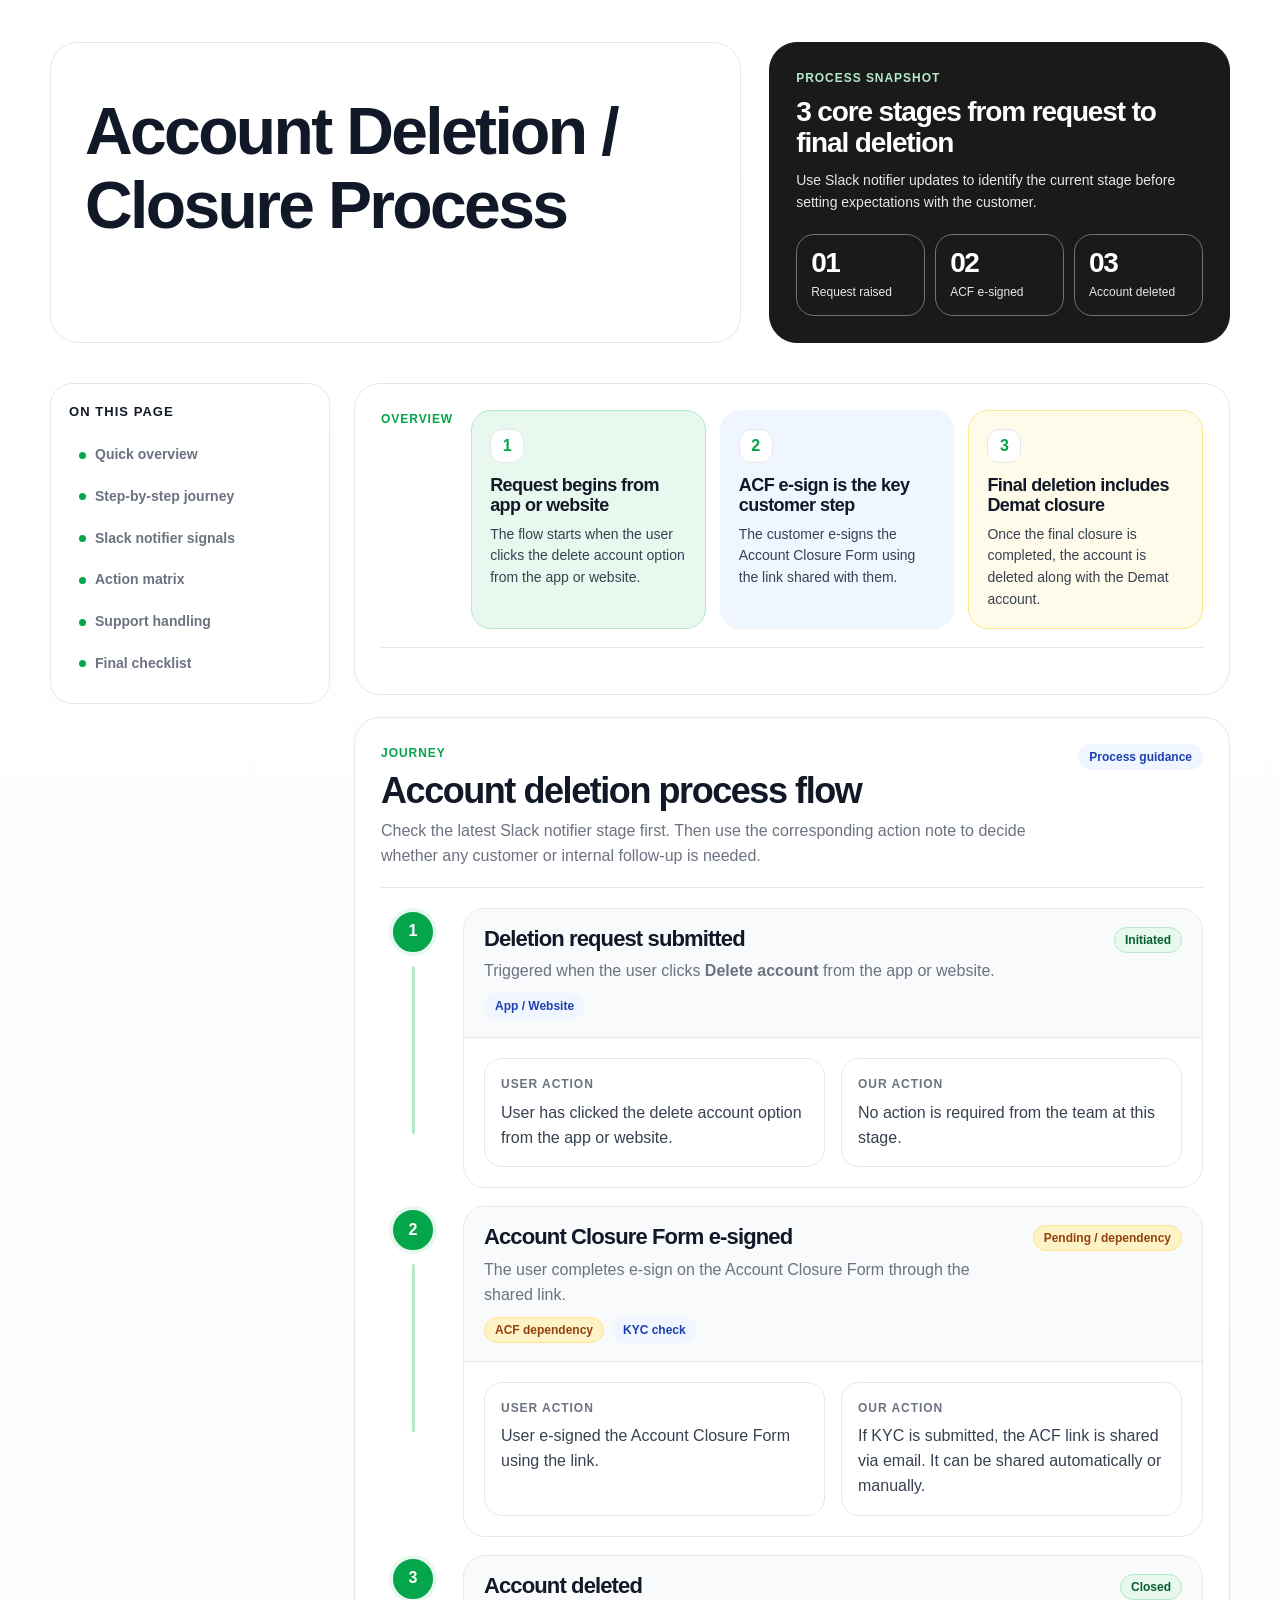
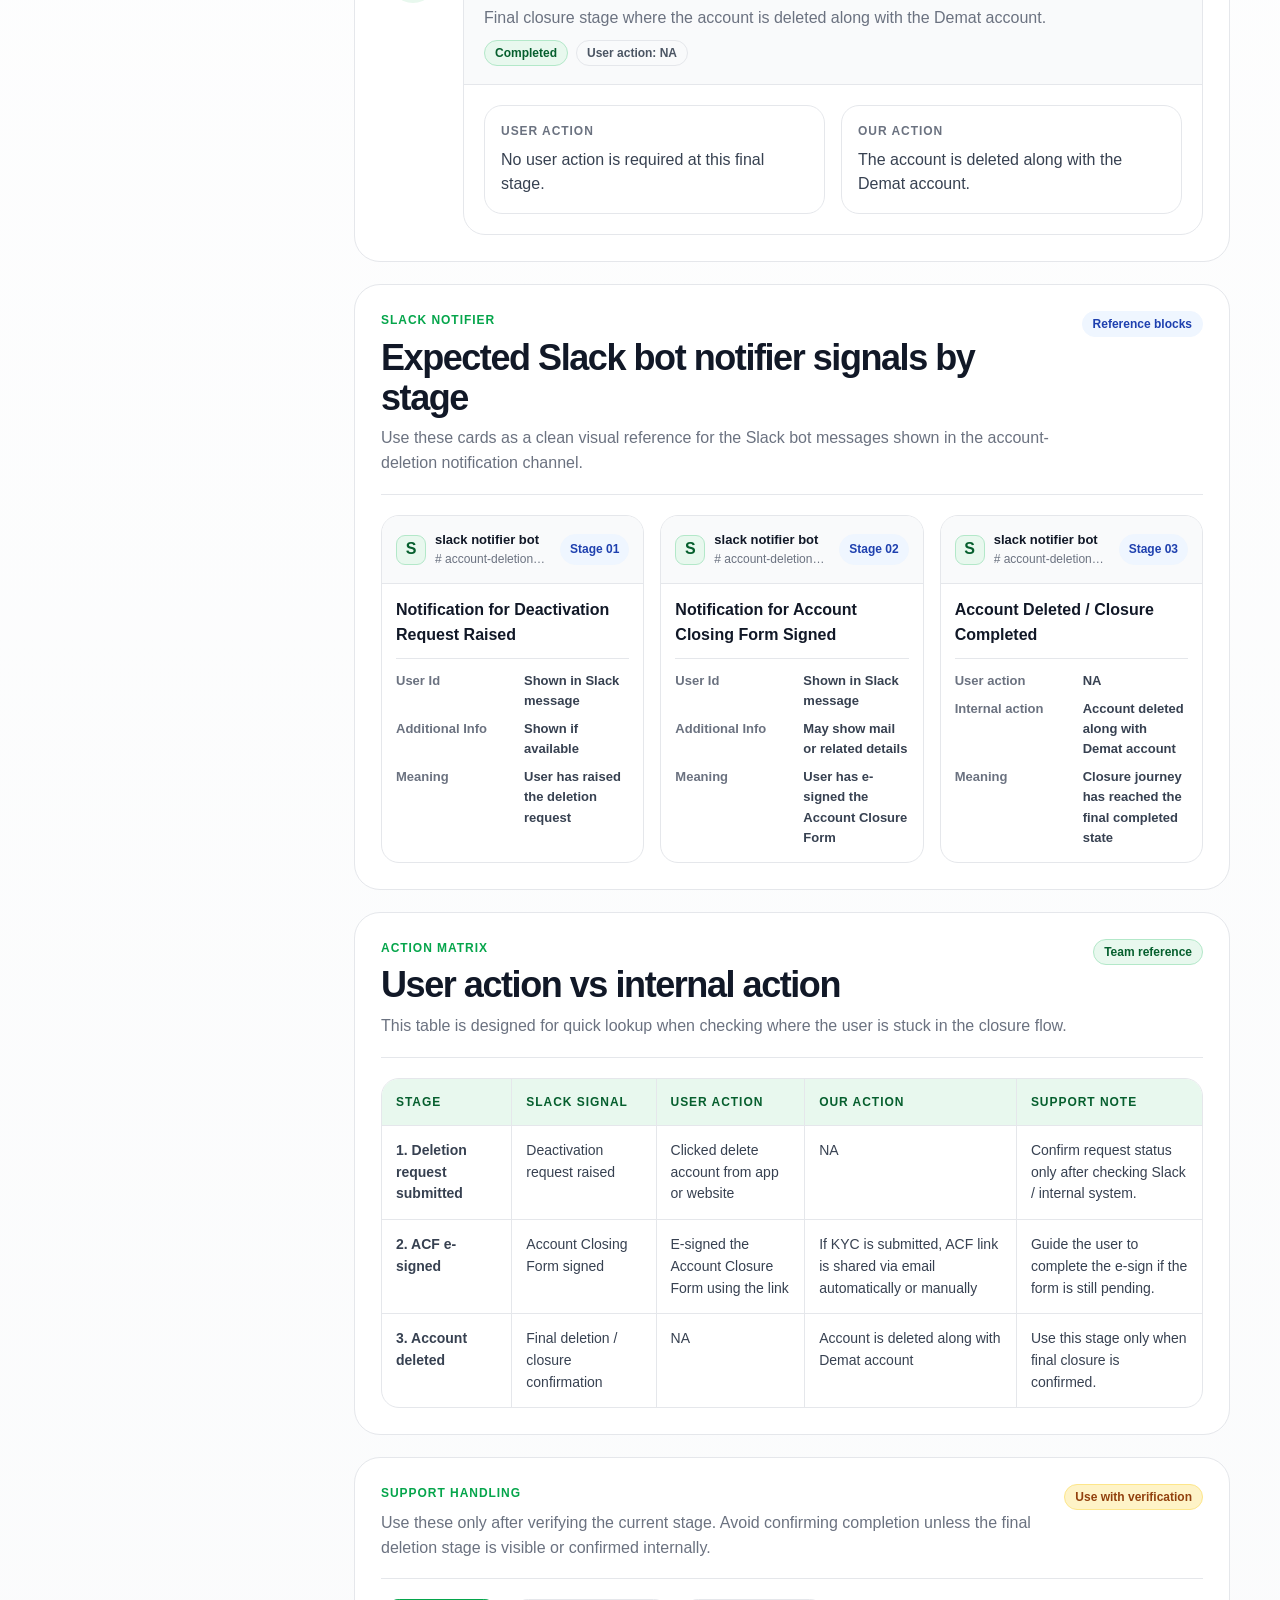
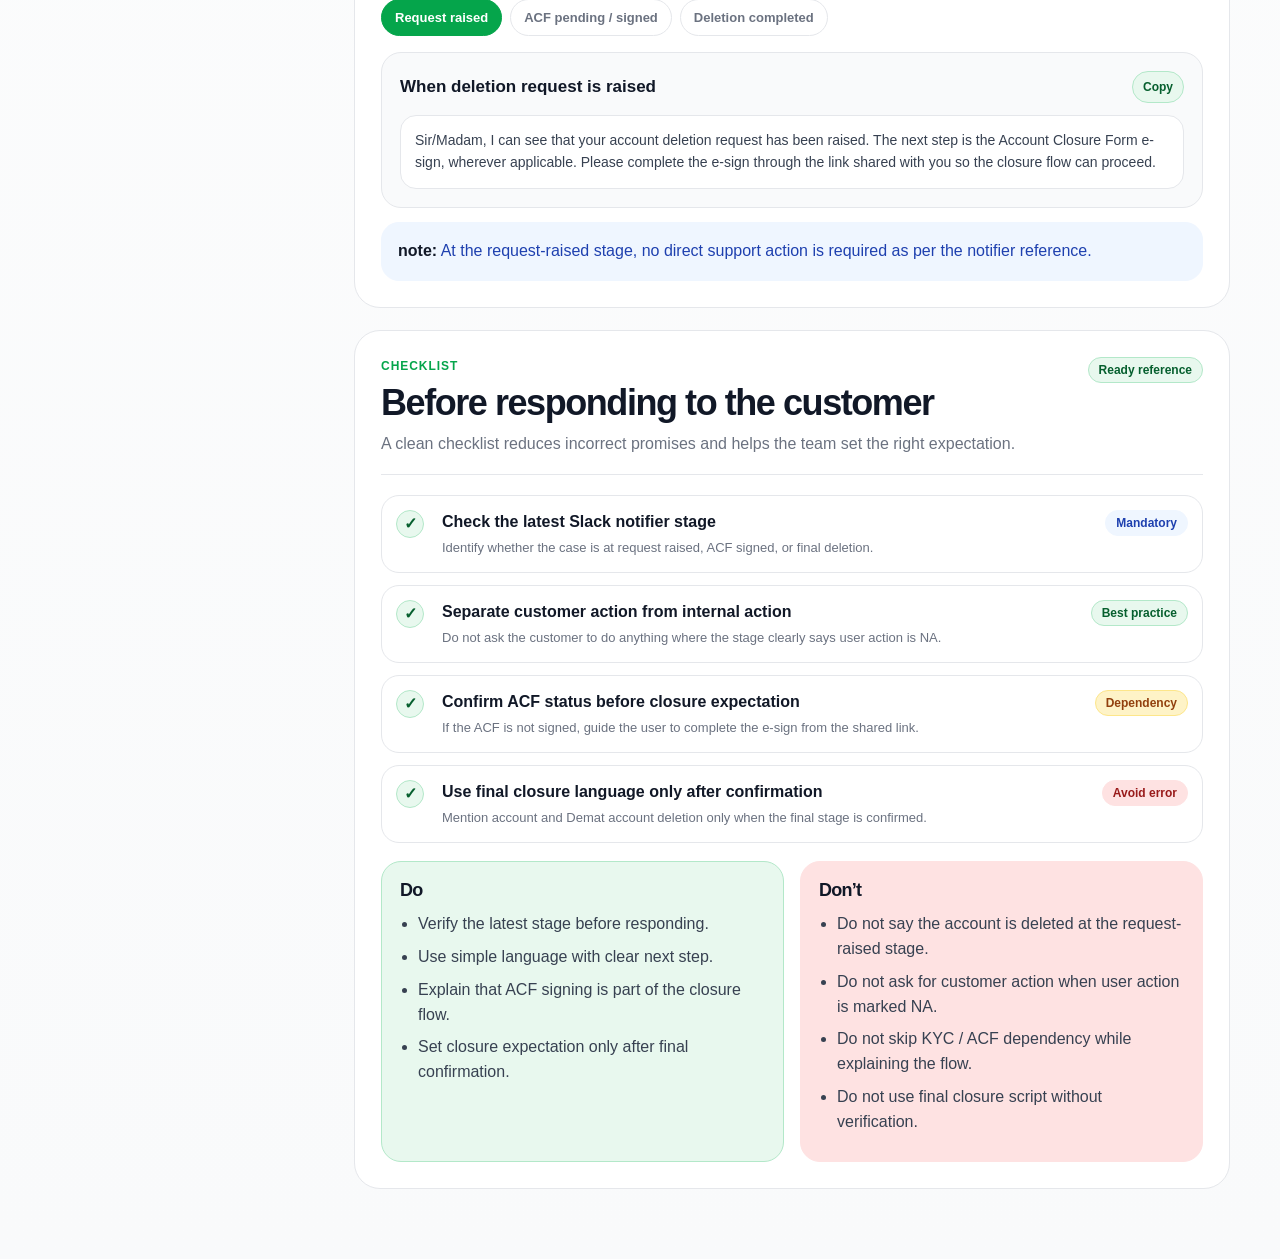
==== Demat_account_closure.html @ 490e5b89 "Account deletion page cleaned" ====
<!DOCTYPE html>
<html lang="en">
<head>
  <meta charset="UTF-8" />
  <meta name="viewport" content="width=device-width, initial-scale=1.0" />
  <title>Wint Wealth | Account Deletion Process</title>
  <style>
    :root {
      --green: #05A54B;
      --green-light: #E8F8EE;
      --green-mid: #B3E8C9;
      --amber: #F59E0B;
      --amber-light: #FEF3C7;
      --red: #EF4444;
      --red-light: #FEE2E2;
      --blue: #3B82F6;
      --blue-light: #EFF6FF;
      --text-primary: #111827;
      --text-mid: #374151;
      --text-soft: #6B7280;
      --grey-light: #F9FAFB;
      --border: #E5E7EB;
      --white: #FFFFFF;
      --green-badge-text: #065F2E;
      --amber-badge-text: #92400E;
      --red-badge-text: #991B1B;
      --blue-badge-text: #1E40AF;
      --grey-badge-text: #4B5563;
      --warning-bg: #FFFBEB;
      --warning-border: #FDE68A;
      --warning-text: #92400E;
      --dark-warning-text: #78350F;
      --deep-green-hover: #048A3E;
      --deep-green-active: #065F2E;
      --dark-bg: #1a1a1a;
    }

    * { box-sizing: border-box; }

    html { scroll-behavior: smooth; }

    body {
      margin: 0;
      background: var(--white);
      color: var(--text-mid);
      font-family: Inter, -apple-system, BlinkMacSystemFont, "Segoe UI", Roboto, Arial, sans-serif;
      line-height: 1.55;
    }

    a { color: inherit; }

    .site-shell {
      min-height: 100vh;
      background: linear-gradient(180deg, var(--white) 0%, var(--grey-light) 100%);
    }

    .hero {
      width: min(1180px, calc(100% - 32px));
      margin: 0 auto;
      padding: 42px 0 28px;
      display: grid;
      grid-template-columns: minmax(0, 1.2fr) minmax(320px, 0.8fr);
      gap: 28px;
      align-items: stretch;
    }

    .hero-main {
      background: var(--white);
      border: 1px solid var(--border);
      border-radius: 28px;
      padding: 34px;
    }

    .eyebrow {
      display: inline-flex;
      align-items: center;
      gap: 8px;
      color: var(--green-badge-text);
      background: var(--green-light);
      border: 1px solid var(--green-mid);
      padding: 7px 11px;
      border-radius: 999px;
      font-size: 12px;
      font-weight: 800;
      text-transform: uppercase;
      letter-spacing: 0.08em;
    }

    .eyebrow-dot {
      width: 8px;
      height: 8px;
      border-radius: 50%;
      background: var(--green);
    }

    h1, h2, h3, h4 {
      color: var(--text-primary);
      margin: 0;
      line-height: 1.12;
      letter-spacing: -0.04em;
    }

    h1 {
      font-size: clamp(34px, 6vw, 66px);
      margin-top: 18px;
      max-width: 870px;
    }

    .hero-subtitle {
      margin: 20px 0 0;
      color: var(--text-mid);
      max-width: 760px;
      font-size: 18px;
    }

    .hero-actions {
      display: flex;
      gap: 12px;
      align-items: center;
      flex-wrap: wrap;
      margin-top: 28px;
    }

    .btn {
      appearance: none;
      border: 1px solid var(--border);
      background: var(--white);
      color: var(--text-primary);
      border-radius: 999px;
      padding: 11px 16px;
      font-weight: 800;
      font-size: 14px;
      cursor: pointer;
      text-decoration: none;
      display: inline-flex;
      align-items: center;
      justify-content: center;
      gap: 8px;
    }

    .btn-primary {
      background: var(--green);
      border-color: var(--green);
      color: var(--white);
    }

    .btn-primary:hover,
    .btn-primary:focus {
      background: var(--deep-green-hover);
      border-color: var(--deep-green-hover);
      outline: none;
    }

    .btn-secondary:hover,
    .btn-secondary:focus {
      border-color: var(--green-mid);
      background: var(--green-light);
      color: var(--deep-green-active);
      outline: none;
    }

    .hero-panel {
      background: var(--dark-bg);
      color: var(--white);
      border-radius: 28px;
      padding: 26px;
      display: flex;
      flex-direction: column;
      justify-content: space-between;
      gap: 20px;
      border: 1px solid var(--dark-bg);
    }

    .panel-label {
      color: var(--green-mid);
      font-size: 12px;
      font-weight: 800;
      text-transform: uppercase;
      letter-spacing: 0.08em;
    }

    .panel-title {
      color: var(--white);
      font-size: 28px;
      margin-top: 8px;
    }

    .panel-copy {
      color: var(--border);
      margin: 12px 0 0;
      font-size: 14px;
    }

    .mini-metrics {
      display: grid;
      grid-template-columns: repeat(3, 1fr);
      gap: 10px;
    }

    .mini-metric {
      border: 1px solid var(--text-soft);
      background: var(--dark-bg);
      border-radius: 18px;
      padding: 14px;
    }

    .metric-number {
      color: var(--white);
      font-size: 28px;
      font-weight: 900;
      line-height: 1;
      letter-spacing: -0.05em;
    }

    .metric-label {
      color: var(--border);
      font-size: 12px;
      margin-top: 6px;
    }

    .layout {
      width: min(1180px, calc(100% - 32px));
      margin: 0 auto;
      padding: 12px 0 70px;
      display: grid;
      grid-template-columns: 280px minmax(0, 1fr);
      gap: 24px;
      align-items: start;
    }

    .toc {
      position: sticky;
      top: 24px;
      background: var(--white);
      border: 1px solid var(--border);
      border-radius: 22px;
      padding: 18px;
    }

    .toc-title {
      font-size: 13px;
      color: var(--text-primary);
      font-weight: 900;
      text-transform: uppercase;
      letter-spacing: 0.08em;
      margin-bottom: 12px;
    }

    .toc a {
      display: flex;
      align-items: center;
      gap: 9px;
      text-decoration: none;
      color: var(--text-soft);
      font-weight: 700;
      font-size: 14px;
      border-radius: 12px;
      padding: 10px;
    }

    .toc a:hover,
    .toc a:focus {
      color: var(--deep-green-active);
      background: var(--green-light);
      outline: none;
    }

    .toc-dot {
      width: 7px;
      height: 7px;
      border-radius: 50%;
      background: var(--green);
      flex: 0 0 auto;
    }

    .content {
      display: grid;
      gap: 22px;
    }

    .section {
      background: var(--white);
      border: 1px solid var(--border);
      border-radius: 26px;
      padding: 26px;
      scroll-margin-top: 28px;
    }

    .section-header {
      display: flex;
      justify-content: space-between;
      gap: 18px;
      align-items: flex-start;
      padding-bottom: 18px;
      border-bottom: 1px solid var(--border);
      margin-bottom: 20px;
    }

    .section-kicker {
      color: var(--green);
      font-weight: 900;
      letter-spacing: 0.08em;
      text-transform: uppercase;
      font-size: 12px;
      margin-bottom: 8px;
    }

    .section h2 {
      font-size: clamp(24px, 3vw, 36px);
    }

    .section-desc {
      color: var(--text-soft);
      max-width: 720px;
      margin: 8px 0 0;
    }

    .badge {
      display: inline-flex;
      align-items: center;
      justify-content: center;
      border-radius: 999px;
      padding: 6px 10px;
      font-size: 12px;
      font-weight: 900;
      line-height: 1;
      white-space: nowrap;
      border: 1px solid var(--border);
    }

    .badge-green { background: var(--green-light); color: var(--green-badge-text); border-color: var(--green-mid); }
    .badge-amber { background: var(--amber-light); color: var(--amber-badge-text); border-color: var(--warning-border); }
    .badge-red { background: var(--red-light); color: var(--red-badge-text); border-color: var(--red-light); }
    .badge-blue { background: var(--blue-light); color: var(--blue-badge-text); border-color: var(--blue-light); }
    .badge-grey { background: var(--grey-light); color: var(--grey-badge-text); border-color: var(--border); }

    .summary-grid {
      display: grid;
      grid-template-columns: repeat(3, 1fr);
      gap: 14px;
    }

    .summary-card {
      background: var(--grey-light);
      border: 1px solid var(--border);
      border-radius: 20px;
      padding: 18px;
    }

    .summary-card.success {
      background: var(--green-light);
      border-color: var(--green-mid);
    }

    .summary-card.info {
      background: var(--blue-light);
      border-color: var(--blue-light);
    }

    .summary-card.warning {
      background: var(--warning-bg);
      border-color: var(--warning-border);
    }

    .summary-icon {
      width: 34px;
      height: 34px;
      border-radius: 12px;
      display: grid;
      place-items: center;
      font-weight: 900;
      margin-bottom: 12px;
      border: 1px solid var(--border);
      background: var(--white);
      color: var(--green);
    }

    .summary-card h3 {
      font-size: 18px;
      margin-bottom: 8px;
      letter-spacing: -0.03em;
    }

    .summary-card p {
      margin: 0;
      color: var(--text-mid);
      font-size: 14px;
    }

    .process-rail {
      display: grid;
      gap: 18px;
      position: relative;
    }

    .process-step {
      display: grid;
      grid-template-columns: 64px minmax(0, 1fr);
      gap: 18px;
      position: relative;
    }

    .step-marker-wrap {
      display: flex;
      flex-direction: column;
      align-items: center;
      gap: 10px;
    }

    .step-marker {
      width: 48px;
      height: 48px;
      border-radius: 50%;
      background: var(--green);
      color: var(--white);
      display: grid;
      place-items: center;
      font-weight: 900;
      border: 4px solid var(--green-light);
    }

    .step-line {
      width: 3px;
      min-height: 168px;
      background: var(--green-mid);
      border-radius: 999px;
    }

    .process-step:last-child .step-line { display: none; }

    .step-card {
      background: var(--white);
      border: 1px solid var(--border);
      border-radius: 22px;
      overflow: hidden;
    }

    .step-top {
      display: flex;
      align-items: flex-start;
      justify-content: space-between;
      gap: 16px;
      padding: 18px 20px;
      border-bottom: 1px solid var(--border);
      background: var(--grey-light);
    }

    .step-top h3 {
      font-size: 22px;
      margin-bottom: 7px;
    }

    .step-meta {
      display: flex;
      gap: 8px;
      flex-wrap: wrap;
      margin-top: 9px;
    }

    .step-body {
      padding: 20px;
      display: grid;
      grid-template-columns: 1fr 1fr;
      gap: 16px;
    }

    .action-box {
      border: 1px solid var(--border);
      border-radius: 18px;
      padding: 16px;
      background: var(--white);
    }

    .action-label {
      color: var(--text-soft);
      font-weight: 900;
      text-transform: uppercase;
      letter-spacing: 0.08em;
      font-size: 12px;
      margin-bottom: 7px;
    }

    .action-box p {
      margin: 0;
      color: var(--text-mid);
    }

    .slack-grid {
      display: grid;
      grid-template-columns: repeat(3, minmax(0, 1fr));
      gap: 16px;
      align-items: stretch;
    }

    .slack-card {
      border: 1px solid var(--border);
      border-radius: 18px;
      background: var(--white);
      overflow: hidden;
      min-height: 100%;
      display: flex;
      flex-direction: column;
    }

    .slack-head {
      display: grid;
      grid-template-columns: minmax(0, 1fr) auto;
      align-items: center;
      gap: 12px;
      background: var(--grey-light);
      border-bottom: 1px solid var(--border);
      padding: 12px 14px;
      min-height: 68px;
    }

    .slack-bot {
      display: flex;
      align-items: center;
      gap: 9px;
      min-width: 0;
    }

    .slack-bot > div:last-child {
      min-width: 0;
    }

    .bot-avatar {
      width: 30px;
      height: 30px;
      border-radius: 9px;
      background: var(--green-light);
      color: var(--green-badge-text);
      display: grid;
      place-items: center;
      font-weight: 900;
      border: 1px solid var(--green-mid);
      flex: 0 0 auto;
    }

    .bot-name {
      color: var(--text-primary);
      font-weight: 900;
      font-size: 13px;
      white-space: nowrap;
      overflow: hidden;
      text-overflow: ellipsis;
    }

    .bot-channel {
      color: var(--text-soft);
      font-size: 12px;
      white-space: nowrap;
      overflow: hidden;
      text-overflow: ellipsis;
    }

    .slack-time {
      color: var(--blue-badge-text);
      background: var(--blue-light);
      border: 1px solid var(--blue-light);
      border-radius: 999px;
      padding: 5px 9px;
      font-size: 12px;
      font-weight: 900;
      white-space: nowrap;
    }

    .slack-body {
      padding: 14px;
      display: flex;
      flex-direction: column;
      flex: 1;
    }

    .slack-title {
      color: var(--text-primary);
      font-weight: 900;
      margin-bottom: 12px;
      padding-bottom: 10px;
      border-bottom: 1px solid var(--border);
      min-height: 50px;
      display: flex;
      align-items: flex-start;
    }

    .slack-fields {
      display: grid;
      grid-template-columns: 118px minmax(0, 1fr);
      gap: 8px 10px;
      font-size: 13px;
      align-items: start;
    }

    .field-key {
      color: var(--text-soft);
      font-weight: 800;
    }

    .field-value {
      color: var(--text-mid);
      font-weight: 700;
      word-break: break-word;
    }

    .two-col {
      display: grid;
      grid-template-columns: 1fr 1fr;
      gap: 16px;
    }

    .note {
      border-radius: 18px;
      border: 1px solid var(--blue-light);
      background: var(--blue-light);
      padding: 16px;
      color: var(--blue-badge-text);
    }

    .warning-note {
      border-radius: 18px;
      border: 1px solid var(--warning-border);
      background: var(--warning-bg);
      padding: 16px;
      color: var(--warning-text);
    }

    .note strong,
    .warning-note strong {
      color: var(--text-primary);
    }

    .matrix {
      width: 100%;
      border-collapse: separate;
      border-spacing: 0;
      overflow: hidden;
      border: 1px solid var(--border);
      border-radius: 18px;
      background: var(--white);
    }

    .matrix th,
    .matrix td {
      text-align: left;
      padding: 14px 14px;
      border-bottom: 1px solid var(--border);
      vertical-align: top;
      color: var(--text-mid);
      font-size: 14px;
    }

    .matrix th {
      background: var(--green-light);
      color: var(--green-badge-text);
      font-size: 12px;
      text-transform: uppercase;
      letter-spacing: 0.08em;
      font-weight: 900;
    }

    .matrix tr:last-child td { border-bottom: none; }

    .matrix td + td,
    .matrix th + th { border-left: 1px solid var(--border); }

    .tabbar {
      display: flex;
      gap: 8px;
      flex-wrap: wrap;
      margin-bottom: 16px;
    }

    .tab-btn {
      border: 1px solid var(--border);
      background: var(--white);
      color: var(--text-soft);
      padding: 10px 13px;
      border-radius: 999px;
      cursor: pointer;
      font-weight: 900;
      font-size: 13px;
    }

    .tab-btn.active,
    .tab-btn:hover,
    .tab-btn:focus {
      background: var(--green);
      border-color: var(--green);
      color: var(--white);
      outline: none;
    }

    .tab-panel { display: none; }
    .tab-panel.active { display: block; }

    .script-card {
      background: var(--grey-light);
      border: 1px solid var(--border);
      border-radius: 20px;
      padding: 18px;
      margin-bottom: 14px;
    }

    .script-top {
      display: flex;
      align-items: center;
      justify-content: space-between;
      gap: 12px;
      margin-bottom: 12px;
    }

    .script-title {
      color: var(--text-primary);
      font-weight: 900;
      font-size: 17px;
    }

    .script-text {
      margin: 0;
      color: var(--text-mid);
      background: var(--white);
      border: 1px solid var(--border);
      border-radius: 16px;
      padding: 14px;
      font-size: 14px;
    }

    .copy-btn {
      border: 1px solid var(--green-mid);
      background: var(--green-light);
      color: var(--green-badge-text);
      border-radius: 999px;
      padding: 8px 10px;
      font-weight: 900;
      cursor: pointer;
      font-size: 12px;
      white-space: nowrap;
    }

    .copy-btn:hover,
    .copy-btn:focus {
      background: var(--green);
      color: var(--white);
      border-color: var(--green);
      outline: none;
    }

    .checklist {
      display: grid;
      gap: 12px;
    }

    .check-item {
      display: grid;
      grid-template-columns: 34px minmax(0, 1fr) auto;
      gap: 12px;
      align-items: start;
      border: 1px solid var(--border);
      background: var(--white);
      border-radius: 18px;
      padding: 14px;
    }

    .check-icon {
      width: 28px;
      height: 28px;
      border-radius: 50%;
      background: var(--green-light);
      color: var(--green-badge-text);
      border: 1px solid var(--green-mid);
      display: grid;
      place-items: center;
      font-weight: 900;
    }

    .check-title {
      color: var(--text-primary);
      font-weight: 900;
      margin-bottom: 3px;
    }

    .check-copy {
      color: var(--text-soft);
      font-size: 13px;
    }

    .do-dont {
      display: grid;
      grid-template-columns: 1fr 1fr;
      gap: 16px;
    }

    .rule-card {
      border: 1px solid var(--border);
      border-radius: 20px;
      padding: 18px;
      background: var(--white);
    }

    .rule-card.do { background: var(--green-light); border-color: var(--green-mid); }
    .rule-card.dont { background: var(--red-light); border-color: var(--red-light); }

    .rule-card h3 {
      font-size: 18px;
      margin-bottom: 12px;
    }

    .rule-card ul {
      margin: 0;
      padding-left: 18px;
    }

    .rule-card li {
      margin: 8px 0;
      color: var(--text-mid);
    }

    .footer {
      border-top: 1px solid var(--border);
      background: var(--white);
      color: var(--text-soft);
      padding: 22px 0;
    }

    .footer-inner {
      width: min(1180px, calc(100% - 32px));
      margin: 0 auto;
      display: flex;
      justify-content: space-between;
      gap: 16px;
      flex-wrap: wrap;
      font-size: 13px;
    }

    @media (max-width: 980px) {
      .hero,
      .layout {
        grid-template-columns: 1fr;
      }

      .toc { position: static; }

      .summary-grid,
      .two-col,
      .slack-grid,
      .do-dont {
        grid-template-columns: 1fr;
      }
    }

    @media (max-width: 720px) {
      .hero { padding-top: 28px; }

      .hero-main,
      .hero-panel,
      .section {
        border-radius: 20px;
        padding: 20px;
      }

      .mini-metrics { grid-template-columns: 1fr; }

      .process-step {
        grid-template-columns: 44px minmax(0, 1fr);
        gap: 12px;
      }

      .step-marker {
        width: 38px;
        height: 38px;
        border-width: 3px;
      }

      .step-line { min-height: 230px; }

      .step-body { grid-template-columns: 1fr; }

      .section-header { flex-direction: column; }

      .matrix {
        display: block;
        overflow-x: auto;
      }

      .check-item { grid-template-columns: 34px minmax(0, 1fr); }
      .check-item .badge { grid-column: 2; justify-self: start; }
    }

    @media print {
      .toc,
      .hero-actions,
      .copy-btn,
      .tabbar { display: none; }
      .hero,
      .layout { width: 100%; display: block; padding: 0; }
      .section,
      .hero-main,
      .hero-panel { break-inside: avoid; margin-bottom: 16px; }
      .tab-panel { display: block; }
      body { background: var(--white); }
    }
  </style>
</head>
<body>
  <div class="site-shell">
    <section class="hero" aria-labelledby="page-title">
      <div class="hero-main">
        <!-- <div class="eyebrow"><span class="eyebrow-dot"></span>Internal training guide</div> -->
        <h1 id="page-title">Account Deletion / Closure Process</h1>
        <!-- <p class="hero-subtitle">A single-page operating reference for support teams to understand the account deletion journey, Slack notifier messages, user actions, and internal action points.</p> -->
        <!-- <div class="hero-actions">
          <a class="btn btn-primary" href="#journey">View process flow</a>
          <button class="btn btn-secondary" type="button" onclick="window.print()">Print / Save PDF</button>
        </div> -->
      </div>

      <aside class="hero-panel" aria-label="Process snapshot">
        <div>
          <div class="panel-label">Process snapshot</div>
          <h2 class="panel-title">3 core stages from request to final deletion</h2>
          <p class="panel-copy">Use Slack notifier updates to identify the current stage before setting expectations with the customer.</p>
        </div>
        <div class="mini-metrics">
          <div class="mini-metric">
            <div class="metric-number">01</div>
            <div class="metric-label">Request raised</div>
          </div>
          <div class="mini-metric">
            <div class="metric-number">02</div>
            <div class="metric-label">ACF e-signed</div>
          </div>
          <div class="mini-metric">
            <div class="metric-number">03</div>
            <div class="metric-label">Account deleted</div>
          </div>
        </div>
      </aside>
    </section>

    <main class="layout">
      <aside class="toc" aria-label="Table of contents">
        <div class="toc-title">On this page</div>
        <a href="#overview"><span class="toc-dot"></span>Quick overview</a>
        <a href="#journey"><span class="toc-dot"></span>Step-by-step journey</a>
        <a href="#slack"><span class="toc-dot"></span>Slack notifier signals</a>
        <a href="#roles"><span class="toc-dot"></span>Action matrix</a>
        <a href="#support"><span class="toc-dot"></span>Support handling</a>
        <a href="#checklist"><span class="toc-dot"></span>Final checklist</a>
      </aside>

      <div class="content">
        <section class="section" id="overview">
          <div class="section-header">
            <div>
              <div class="section-kicker">Overview</div>
              <!-- <h2>What the team needs to know</h2>
              <p class="section-desc">This guide separates user-side activity from internal action. It is designed for quick verification during WhatsApp support, escalation checks, and refresher training.</p>
            </div> -->
            <!-- <span class="badge badge-green">White-first fintech layout</span> -->
          </div>

          <div class="summary-grid">
            <div class="summary-card success">
              <div class="summary-icon">1</div>
              <h3>Request begins from app or website</h3>
              <p>The flow starts when the user clicks the delete account option from the app or website.</p>
            </div>
            <div class="summary-card info">
              <div class="summary-icon">2</div>
              <h3>ACF e-sign is the key customer step</h3>
              <p>The customer e-signs the Account Closure Form using the link shared with them.</p>
            </div>
            <div class="summary-card warning">
              <div class="summary-icon">3</div>
              <h3>Final deletion includes Demat closure</h3>
              <p>Once the final closure is completed, the account is deleted along with the Demat account.</p>
            </div>
          </div>
        </section>

        <section class="section" id="journey">
          <div class="section-header">
            <div>
              <div class="section-kicker">Journey</div>
              <h2>Account deletion process flow</h2>
              <p class="section-desc">Check the latest Slack notifier stage first. Then use the corresponding action note to decide whether any customer or internal follow-up is needed.</p>
            </div>
            <span class="badge badge-blue">Process guidance</span>
          </div>

          <div class="process-rail">
            <article class="process-step">
              <div class="step-marker-wrap">
                <div class="step-marker">1</div>
                <div class="step-line"></div>
              </div>
              <div class="step-card">
                <div class="step-top">
                  <div>
                    <h3>Deletion request submitted</h3>
                    <p class="section-desc">Triggered when the user clicks <strong>Delete account</strong> from the app or website.</p>
                    <div class="step-meta">
                      <span class="badge badge-blue">App / Website</span>
                      <!-- <span class="badge badge-grey">Support action: NA</span> -->
                    </div>
                  </div>
                  <span class="badge badge-green">Initiated</span>
                </div>
                <div class="step-body">
                  <div class="action-box">
                    <div class="action-label">User action</div>
                    <p>User has clicked the delete account option from the app or website.</p>
                  </div>
                  <div class="action-box">
                    <div class="action-label">Our action</div>
                    <p>No action is required from the team at this stage.</p>
                  </div>
                </div>
              </div>
            </article>

            <article class="process-step">
              <div class="step-marker-wrap">
                <div class="step-marker">2</div>
                <div class="step-line"></div>
              </div>
              <div class="step-card">
                <div class="step-top">
                  <div>
                    <h3>Account Closure Form e-signed</h3>
                    <p class="section-desc">The user completes e-sign on the Account Closure Form through the shared link.</p>
                    <div class="step-meta">
                      <span class="badge badge-amber">ACF dependency</span>
                      <span class="badge badge-blue">KYC check</span>
                    </div>
                  </div>
                  <span class="badge badge-amber">Pending / dependency</span>
                </div>
                <div class="step-body">
                  <div class="action-box">
                    <div class="action-label">User action</div>
                    <p>User e-signed the Account Closure Form using the link.</p>
                  </div>
                  <div class="action-box">
                    <div class="action-label">Our action</div>
                    <p>If KYC is submitted, the ACF link is shared via email. It can be shared automatically or manually.</p>
                  </div>
                </div>
              </div>
            </article>

            <article class="process-step">
              <div class="step-marker-wrap">
                <div class="step-marker">3</div>
                <div class="step-line"></div>
              </div>
              <div class="step-card">
                <div class="step-top">
                  <div>
                    <h3>Account deleted</h3>
                    <p class="section-desc">Final closure stage where the account is deleted along with the Demat account.</p>
                    <div class="step-meta">
                      <span class="badge badge-green">Completed</span>
                      <span class="badge badge-grey">User action: NA</span>
                    </div>
                  </div>
                  <span class="badge badge-green">Closed</span>
                </div>
                <div class="step-body">
                  <div class="action-box">
                    <div class="action-label">User action</div>
                    <p>No user action is required at this final stage.</p>
                  </div>
                  <div class="action-box">
                    <div class="action-label">Our action</div>
                    <p>The account is deleted along with the Demat account.</p>
                  </div>
                </div>
              </div>
            </article>
          </div>
        </section>

        <section class="section" id="slack">
          <div class="section-header">
            <div>
              <div class="section-kicker">Slack notifier</div>
              <h2>Expected Slack bot notifier signals by stage</h2>
              <p class="section-desc">Use these cards as a clean visual reference for the Slack bot messages shown in the account-deletion notification channel.</p>
            </div>
            <span class="badge badge-blue">Reference blocks</span>
          </div>

          <div class="slack-grid">
            <div class="slack-card">
              <div class="slack-head">
                <div class="slack-bot">
                  <div class="bot-avatar">S</div>
                  <div>
                    <div class="bot-name">slack notifier bot</div>
                    <div class="bot-channel"># account-deletion-notifications</div>
                  </div>
                </div>
                <div class="slack-time">Stage 01</div>
              </div>
              <div class="slack-body">
                <div class="slack-title">Notification for Deactivation Request Raised</div>
                <div class="slack-fields">
                  <div class="field-key">User Id</div><div class="field-value">Shown in Slack message</div>
                  <div class="field-key">Additional Info</div><div class="field-value">Shown if available</div>
                  <div class="field-key">Meaning</div><div class="field-value">User has raised the deletion request</div>
                </div>
              </div>
            </div>

            <div class="slack-card">
              <div class="slack-head">
                <div class="slack-bot">
                  <div class="bot-avatar">S</div>
                  <div>
                    <div class="bot-name">slack notifier bot</div>
                    <div class="bot-channel"># account-deletion-notifications</div>
                  </div>
                </div>
                <div class="slack-time">Stage 02</div>
              </div>
              <div class="slack-body">
                <div class="slack-title">Notification for Account Closing Form Signed</div>
                <div class="slack-fields">
                  <div class="field-key">User Id</div><div class="field-value">Shown in Slack message</div>
                  <div class="field-key">Additional Info</div><div class="field-value">May show mail or related details</div>
                  <div class="field-key">Meaning</div><div class="field-value">User has e-signed the Account Closure Form</div>
                </div>
              </div>
            </div>

            <div class="slack-card">
              <div class="slack-head">
                <div class="slack-bot">
                  <div class="bot-avatar">S</div>
                  <div>
                    <div class="bot-name">slack notifier bot</div>
                    <div class="bot-channel"># account-deletion-notifications</div>
                  </div>
                </div>
                <div class="slack-time">Stage 03</div>
              </div>
              <div class="slack-body">
                <div class="slack-title">Account Deleted / Closure Completed</div>
                <div class="slack-fields">
                  <div class="field-key">User action</div><div class="field-value">NA</div>
                  <div class="field-key">Internal action</div><div class="field-value">Account deleted along with Demat account</div>
                  <div class="field-key">Meaning</div><div class="field-value">Closure journey has reached the final completed state</div>
                </div>
              </div>
            </div>
          </div>
        </section>

        <section class="section" id="roles">
          <div class="section-header">
            <div>
              <div class="section-kicker">Action matrix</div>
              <h2>User action vs internal action</h2>
              <p class="section-desc">This table is designed for quick lookup when checking where the user is stuck in the closure flow.</p>
            </div>
            <span class="badge badge-green">Team reference</span>
          </div>

          <table class="matrix" aria-label="Account deletion action matrix">
            <thead>
              <tr>
                <th>Stage</th>
                <th>Slack signal</th>
                <th>User action</th>
                <th>Our action</th>
                <th>Support note</th>
              </tr>
            </thead>
            <tbody>
              <tr>
                <td><strong>1. Deletion request submitted</strong></td>
                <td>Deactivation request raised</td>
                <td>Clicked delete account from app or website</td>
                <td>NA</td>
                <td>Confirm request status only after checking Slack / internal system.</td>
              </tr>
              <tr>
                <td><strong>2. ACF e-signed</strong></td>
                <td>Account Closing Form signed</td>
                <td>E-signed the Account Closure Form using the link</td>
                <td>If KYC is submitted, ACF link is shared via email automatically or manually</td>
                <td>Guide the user to complete the e-sign if the form is still pending.</td>
              </tr>
              <tr>
                <td><strong>3. Account deleted</strong></td>
                <td>Final deletion / closure confirmation</td>
                <td>NA</td>
                <td>Account is deleted along with Demat account</td>
                <td>Use this stage only when final closure is confirmed.</td>
              </tr>
            </tbody>
          </table>
        </section>

        <section class="section" id="support">
          <div class="section-header">
            <div>
              <div class="section-kicker">Support handling</div>
              <!-- <h2>Customer-support scripts and handling notes</h2> -->
              <p class="section-desc">Use these only after verifying the current stage. Avoid confirming completion unless the final deletion stage is visible or confirmed internally.</p>
            </div>
            <span class="badge badge-amber">Use with verification</span>
          </div>

          <div class="tabbar" role="tablist" aria-label="Support scripts tabs">
            <button class="tab-btn active" type="button" role="tab" aria-selected="true" data-tab="script-1">Request raised</button>
            <button class="tab-btn" type="button" role="tab" aria-selected="false" data-tab="script-2">ACF pending / signed</button>
            <button class="tab-btn" type="button" role="tab" aria-selected="false" data-tab="script-3">Deletion completed</button>
          </div>

          <div id="script-1" class="tab-panel active" role="tabpanel">
            <div class="script-card">
              <div class="script-top">
                <div class="script-title">When deletion request is raised</div>
                <button class="copy-btn" type="button" data-copy="Sir/Madam, I can see that your account deletion request has been raised. The next step is the Account Closure Form e-sign, wherever applicable. Please complete the e-sign through the link shared with you so the closure flow can proceed.">Copy</button>
              </div>
              <p class="script-text">Sir/Madam, I can see that your account deletion request has been raised. The next step is the Account Closure Form e-sign, wherever applicable. Please complete the e-sign through the link shared with you so the closure flow can proceed.</p>
            </div>
            <div class="note"><strong>note:</strong> At the request-raised stage, no direct support action is required as per the notifier reference.</div>
          </div>

          <div id="script-2" class="tab-panel" role="tabpanel">
            <div class="script-card">
              <div class="script-top">
                <div class="script-title">When ACF link or e-sign is involved</div>
                <button class="copy-btn" type="button" data-copy="Sir/Madam, the Account Closure Form is required for completing the closure flow. Since the link is shared over email when the required checks are in place, please complete the e-sign from the same link. Once the form is signed, the closure process will move to the next stage.">Copy</button>
              </div>
              <p class="script-text">Sir/Madam, the Account Closure Form is required for completing the closure flow. Since the link is shared over email when the required checks are in place, please complete the e-sign from the same link. Once the form is signed, the closure process will move to the next stage.</p>
            </div>
            <div class="warning-note"><strong>Expectation setting:</strong> Do not say the account is closed only because the ACF is signed. ACF signing is an intermediate stage before final deletion.</div>
          </div>

          <div id="script-3" class="tab-panel" role="tabpanel">
            <div class="script-card">
              <div class="script-top">
                <div class="script-title">When account deletion is completed</div>
                <button class="copy-btn" type="button" data-copy="Sir/Madam, your account closure has been completed. As part of the closure flow, the account has been deleted along with the Demat account.">Copy</button>
              </div>
              <p class="script-text">Sir/Madam, your account closure has been completed. As part of the closure flow, the account has been deleted along with the Demat account.</p>
            </div>
            <div class="note"><strong>Use this only after final confirmation:</strong> This script should be used only when the account-deleted stage is verified.</div>
          </div>
        </section>

        <section class="section" id="checklist">
          <div class="section-header">
            <div>
              <div class="section-kicker">Checklist</div>
              <h2>Before responding to the customer</h2>
              <p class="section-desc">A clean checklist reduces incorrect promises and helps the team set the right expectation.</p>
            </div>
            <span class="badge badge-green">Ready reference</span>
          </div>

          <div class="checklist">
            <div class="check-item">
              <div class="check-icon">✓</div>
              <div>
                <div class="check-title">Check the latest Slack notifier stage</div>
                <div class="check-copy">Identify whether the case is at request raised, ACF signed, or final deletion.</div>
              </div>
              <span class="badge badge-blue">Mandatory</span>
            </div>
            <div class="check-item">
              <div class="check-icon">✓</div>
              <div>
                <div class="check-title">Separate customer action from internal action</div>
                <div class="check-copy">Do not ask the customer to do anything where the stage clearly says user action is NA.</div>
              </div>
              <span class="badge badge-green">Best practice</span>
            </div>
            <div class="check-item">
              <div class="check-icon">✓</div>
              <div>
                <div class="check-title">Confirm ACF status before closure expectation</div>
                <div class="check-copy">If the ACF is not signed, guide the user to complete the e-sign from the shared link.</div>
              </div>
              <span class="badge badge-amber">Dependency</span>
            </div>
            <div class="check-item">
              <div class="check-icon">✓</div>
              <div>
                <div class="check-title">Use final closure language only after confirmation</div>
                <div class="check-copy">Mention account and Demat account deletion only when the final stage is confirmed.</div>
              </div>
              <span class="badge badge-red">Avoid error</span>
            </div>
          </div>

          <div style="height:18px"></div>

          <div class="do-dont">
            <div class="rule-card do">
              <h3>Do</h3>
              <ul>
                <li>Verify the latest stage before responding.</li>
                <li>Use simple language with clear next step.</li>
                <li>Explain that ACF signing is part of the closure flow.</li>
                <li>Set closure expectation only after final confirmation.</li>
              </ul>
            </div>
            <div class="rule-card dont">
              <h3>Don’t</h3>
              <ul>
                <li>Do not say the account is deleted at the request-raised stage.</li>
                <li>Do not ask for customer action when user action is marked NA.</li>
                <li>Do not skip KYC / ACF dependency while explaining the flow.</li>
                <li>Do not use final closure script without verification.</li>
              </ul>
            </div>
          </div>
        </section>
      </div>
    </main>

    <!-- <footer class="footer">
      <div class="footer-inner">
        <div>Internal reference document for account deletion / closure flow.</div>
        <div>Source basis: Slack notifier bot messages for account deletion journey.</div>
      </div>
    </footer> -->
  </div>

  <script>
    const tabButtons = document.querySelectorAll('.tab-btn');
    const tabPanels = document.querySelectorAll('.tab-panel');

    tabButtons.forEach((button) => {
      button.addEventListener('click', () => {
        const target = button.getAttribute('data-tab');
        tabButtons.forEach((btn) => {
          btn.classList.remove('active');
          btn.setAttribute('aria-selected', 'false');
        });
        tabPanels.forEach((panel) => panel.classList.remove('active'));
        button.classList.add('active');
        button.setAttribute('aria-selected', 'true');
        document.getElementById(target).classList.add('active');
      });
    });

    document.querySelectorAll('[data-copy]').forEach((button) => {
      button.addEventListener('click', async () => {
        const text = button.getAttribute('data-copy');
        try {
          await navigator.clipboard.writeText(text);
          const original = button.textContent;
          button.textContent = 'Copied';
          setTimeout(() => { button.textContent = original; }, 1200);
        } catch (error) {
          button.textContent = 'Select text';
          setTimeout(() => { button.textContent = 'Copy'; }, 1200);
        }
      });
    });
  </script>
</body>
</html>
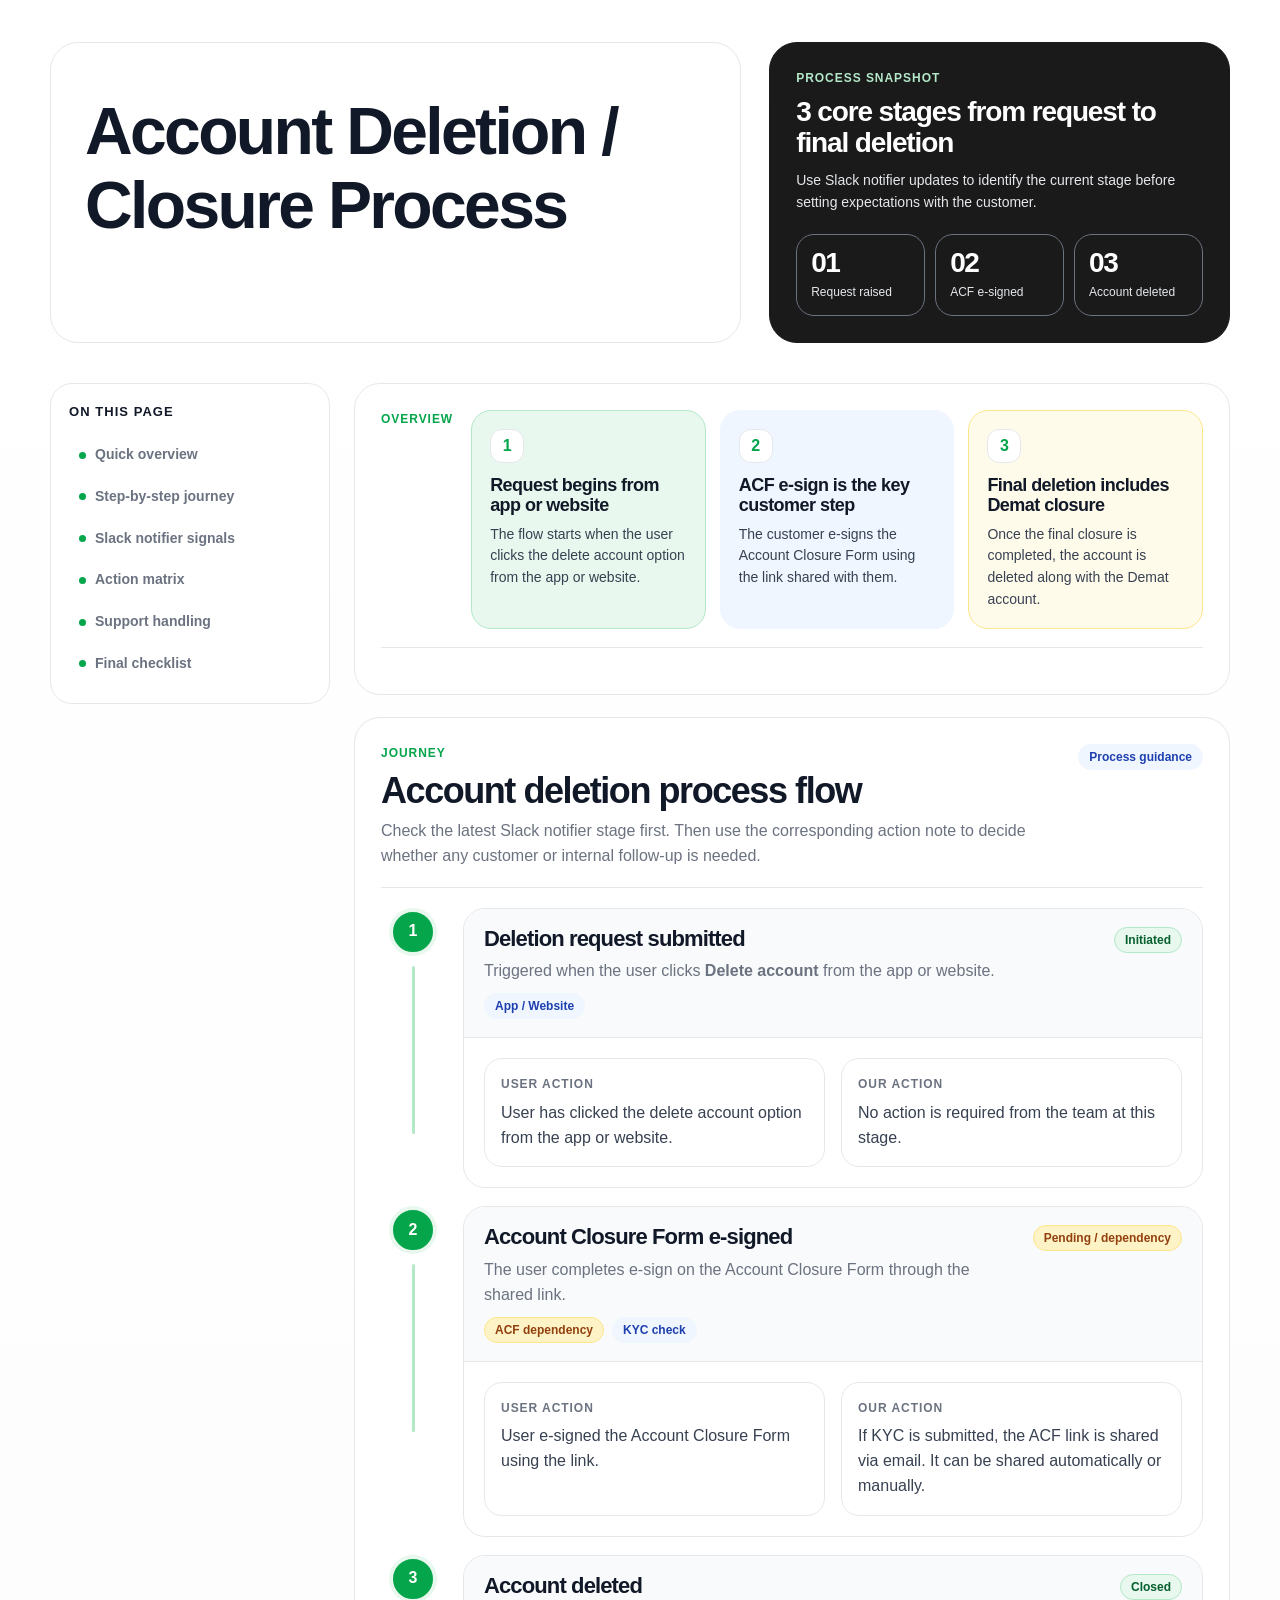
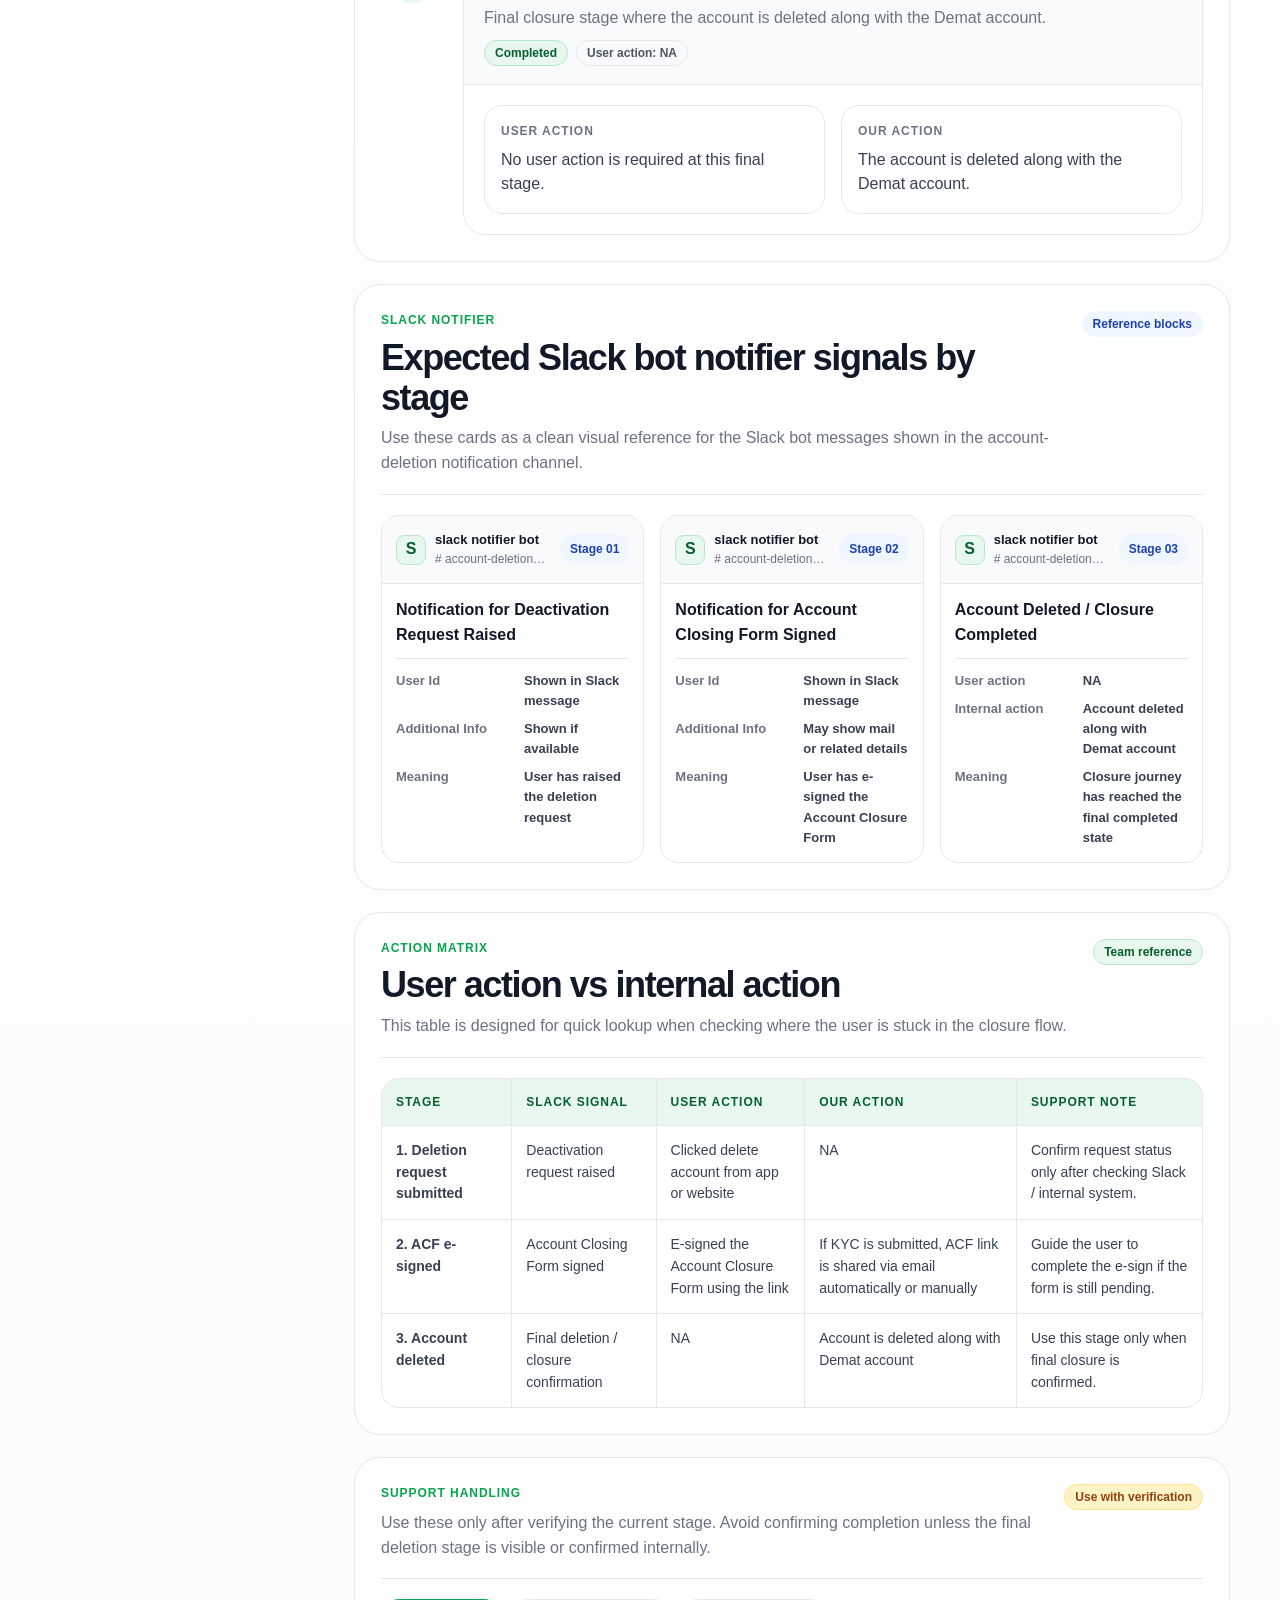
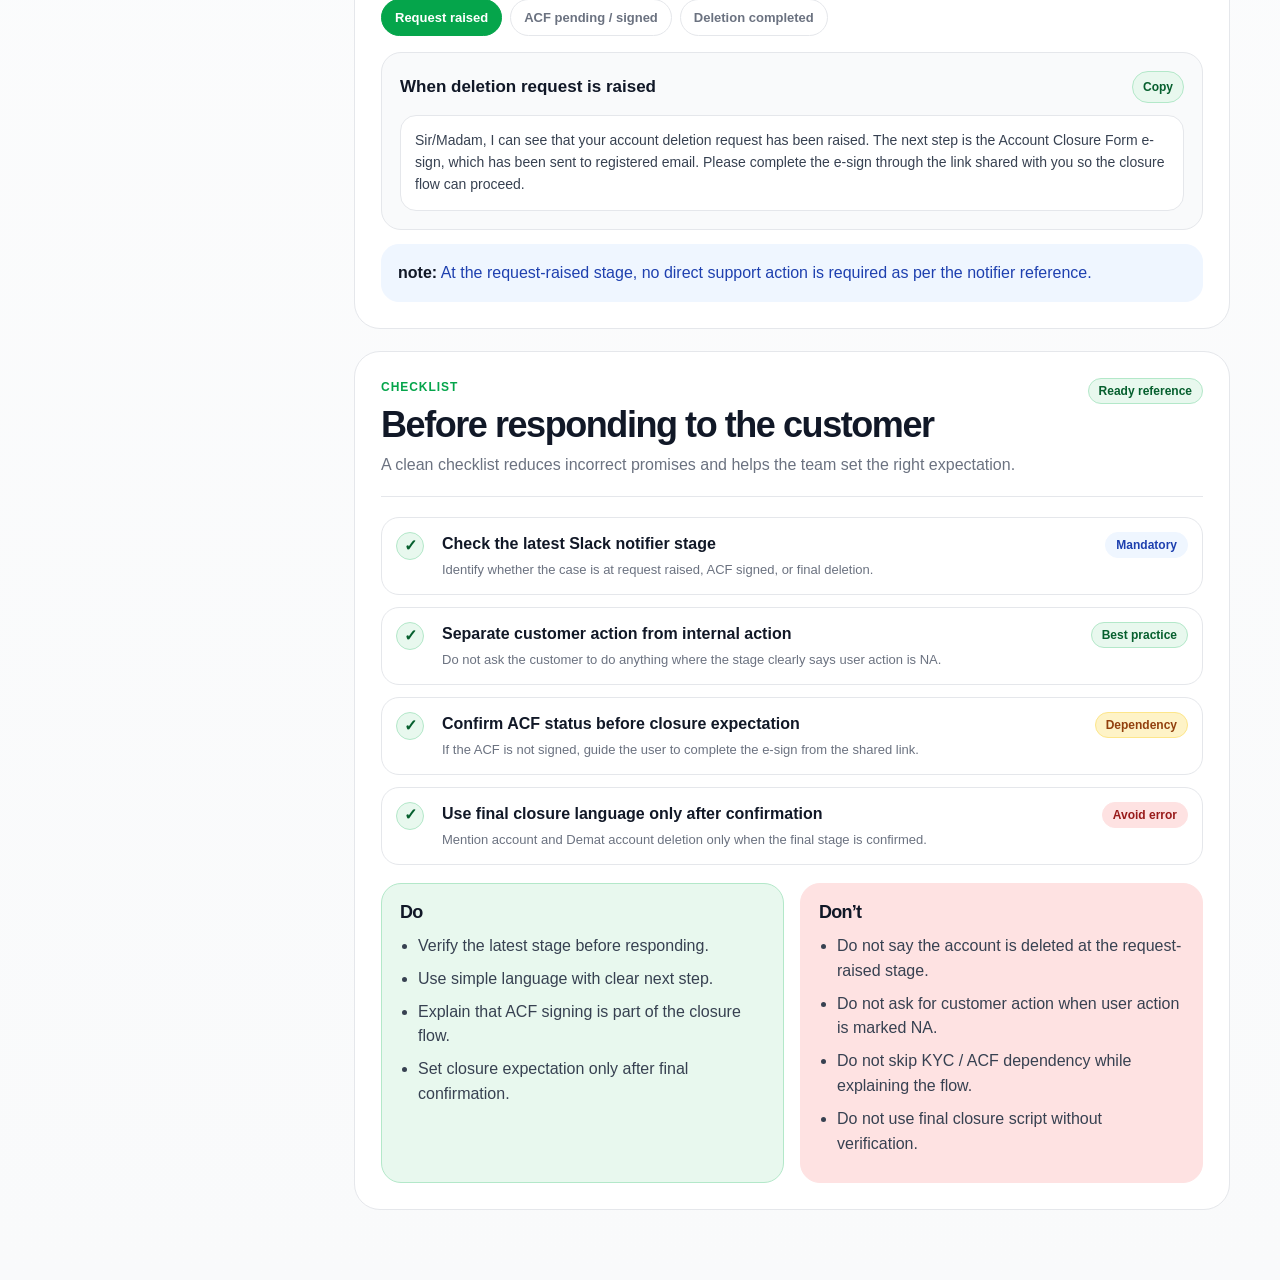
==== commit 245a0c22: "cleaned" ====
--- a/Demat_account_closure.html
+++ b/Demat_account_closure.html
@@ -1223,9 +1223,9 @@
             <div class="script-card">
               <div class="script-top">
                 <div class="script-title">When deletion request is raised</div>
-                <button class="copy-btn" type="button" data-copy="Sir/Madam, I can see that your account deletion request has been raised. The next step is the Account Closure Form e-sign, wherever applicable. Please complete the e-sign through the link shared with you so the closure flow can proceed.">Copy</button>
-              </div>
-              <p class="script-text">Sir/Madam, I can see that your account deletion request has been raised. The next step is the Account Closure Form e-sign, wherever applicable. Please complete the e-sign through the link shared with you so the closure flow can proceed.</p>
+                <button class="copy-btn" type="button" data-copy="Sir/Madam, I can see that your account deletion request has been raised. The next step is the Account Closure Form e-sign, wherever applicable. Please complete the e-sign through the link shared with you so we can proceed with closure.">Copy</button>
+              </div>
+              <p class="script-text">Sir/Madam, I can see that your account deletion request has been raised. The next step is the Account Closure Form e-sign, which has been sent to registered email. Please complete the e-sign through the link shared with you so the closure flow can proceed.</p>
             </div>
             <div class="note"><strong>note:</strong> At the request-raised stage, no direct support action is required as per the notifier reference.</div>
           </div>
@@ -1245,9 +1245,9 @@
             <div class="script-card">
               <div class="script-top">
                 <div class="script-title">When account deletion is completed</div>
-                <button class="copy-btn" type="button" data-copy="Sir/Madam, your account closure has been completed. As part of the closure flow, the account has been deleted along with the Demat account.">Copy</button>
-              </div>
-              <p class="script-text">Sir/Madam, your account closure has been completed. As part of the closure flow, the account has been deleted along with the Demat account.</p>
+                <button class="copy-btn" type="button" data-copy="Sir/Madam, your account closure has been initiated. As part of the closure flow, the account will be deleted along with the Demat account with in 5-7 working days.">Copy</button>
+              </div>
+              <p class="script-text">Sir/Madam, your account closure has been initiated. As part of the closure flow, the account will be deleted along with the Demat account with in 5-7 working days.</p>
             </div>
             <div class="note"><strong>Use this only after final confirmation:</strong> This script should be used only when the account-deleted stage is verified.</div>
           </div>
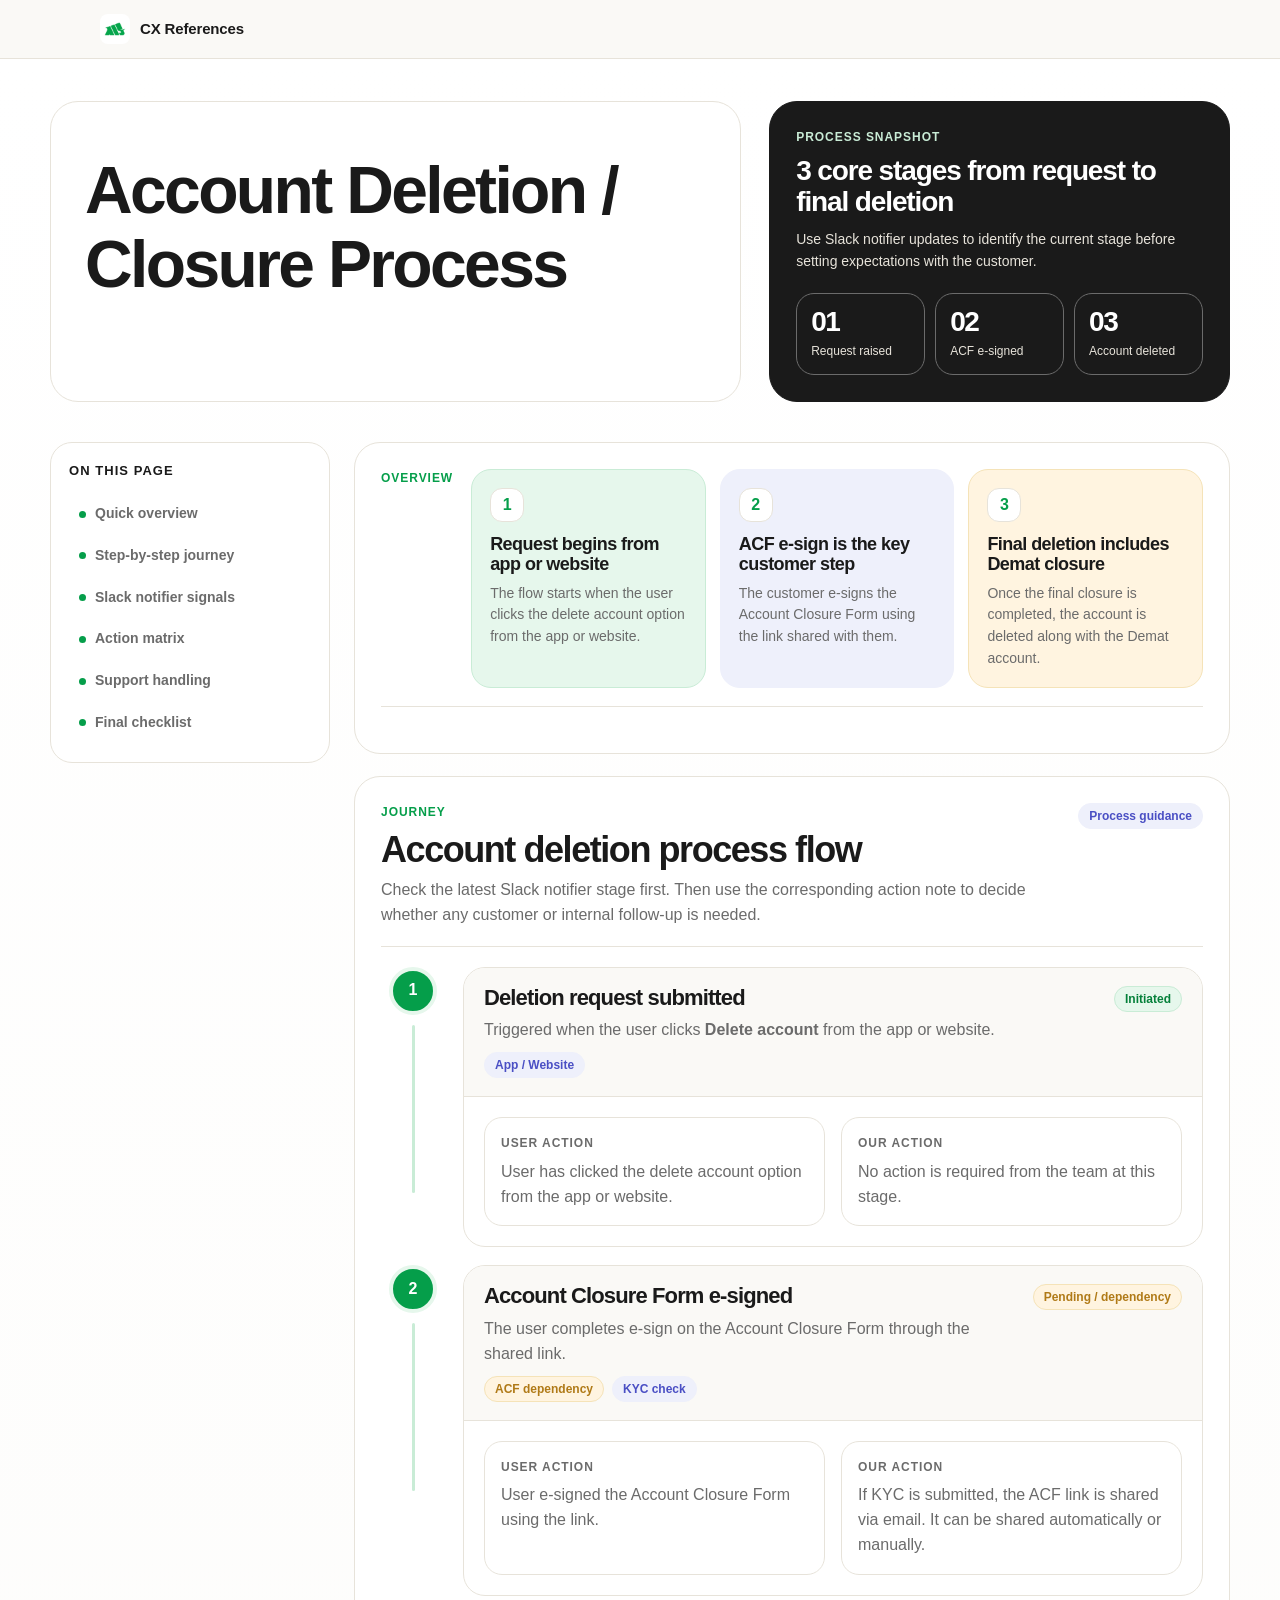
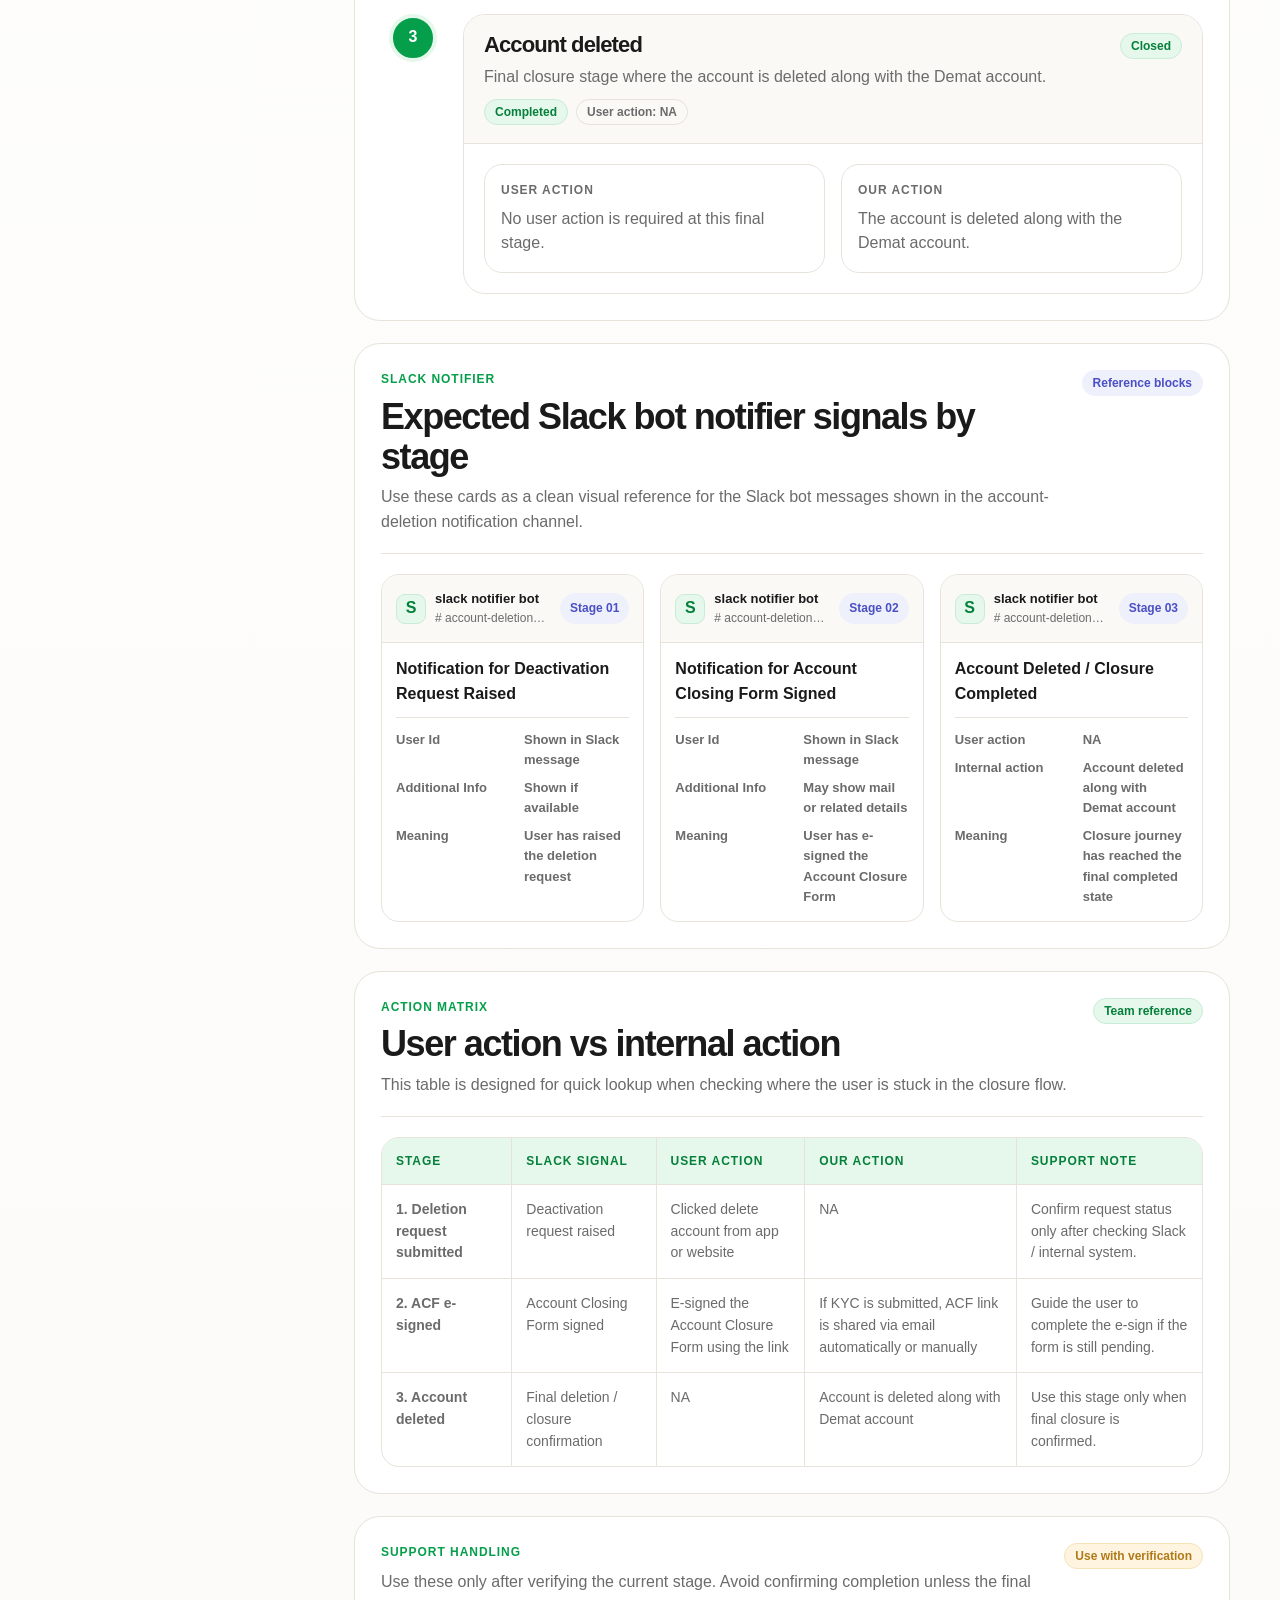
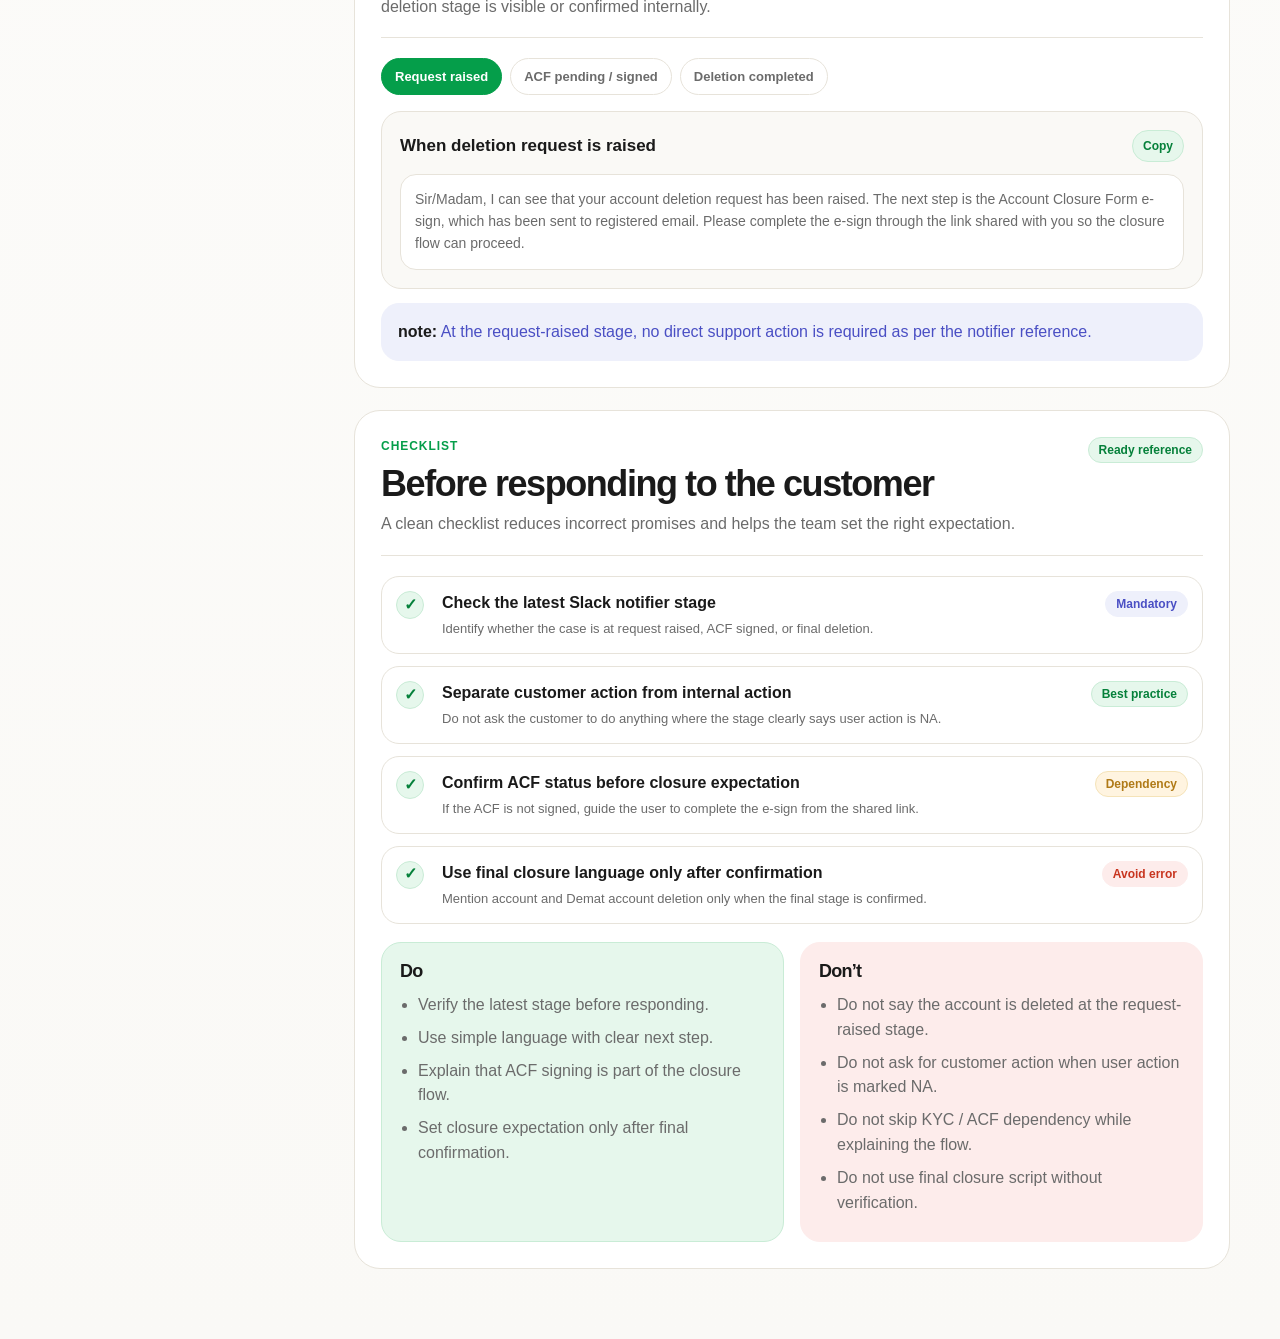
==== commit 13126c79: "v2" ====
--- a/Demat_account_closure.html
+++ b/Demat_account_closure.html
@@ -6,32 +6,42 @@
   <title>Wint Wealth | Account Deletion Process</title>
   <style>
     :root {
-      --green: #05A54B;
-      --green-light: #E8F8EE;
-      --green-mid: #B3E8C9;
-      --amber: #F59E0B;
-      --amber-light: #FEF3C7;
-      --red: #EF4444;
-      --red-light: #FEE2E2;
-      --blue: #3B82F6;
-      --blue-light: #EFF6FF;
-      --text-primary: #111827;
-      --text-mid: #374151;
-      --text-soft: #6B7280;
-      --grey-light: #F9FAFB;
-      --border: #E5E7EB;
-      --white: #FFFFFF;
-      --green-badge-text: #065F2E;
-      --amber-badge-text: #92400E;
-      --red-badge-text: #991B1B;
-      --blue-badge-text: #1E40AF;
-      --grey-badge-text: #4B5563;
-      --warning-bg: #FFFBEB;
-      --warning-border: #FDE68A;
-      --warning-text: #92400E;
+      --ink: #202020;
+      --ink-soft: #6b6b6b;
+      --card: #ffffff;
+      --line: #e5e1d8;
+      --page: #faf9f7;
+      --green: #059e4a;
+      --green-hover: #048040;
+      --green-light: #e6f7ec;
+      --green-mid: #c9ecd6;
+      --indigo-bg: #eef0fb;
+      --indigo-text: #4a4fc4;
+      --indigo-border: #dee1f5;
+      --amber: #b07a17;
+      --amber-light: #fff4e0;
+      --amber-border: #f5e3b8;
+      --red: #c8351f;
+      --red-light: #fdeceb;
+      --red-border: #f5cfc8;
+      --blue-light: var(--indigo-bg);
+      --text-primary: var(--ink);
+      --text-mid: var(--ink-soft);
+      --text-soft: var(--ink-soft);
+      --grey-light: var(--page);
+      --border: var(--line);
+      --white: var(--card);
+      --green-badge-text: #05803a;
+      --amber-badge-text: var(--amber);
+      --red-badge-text: var(--red);
+      --blue-badge-text: var(--indigo-text);
+      --grey-badge-text: var(--ink-soft);
+      --warning-bg: var(--amber-light);
+      --warning-border: var(--amber-border);
+      --warning-text: var(--amber);
       --dark-warning-text: #78350F;
-      --deep-green-hover: #048A3E;
-      --deep-green-active: #065F2E;
+      --deep-green-hover: var(--green-hover);
+      --deep-green-active: #036b34;
       --dark-bg: #1a1a1a;
     }
 
@@ -900,8 +910,18 @@
       body { background: var(--white); }
     }
   </style>
+<link rel="stylesheet" href="styles.css">
 </head>
 <body>
+<header class="cxw-topbar">
+  <div class="cxw-topbar-inner">
+    <a class="cxw-brand" href="index.html">
+      <img src="icon.png" alt="" />
+      <span>CX References</span>
+    </a>
+  </div>
+</header>
+
   <div class="site-shell">
     <section class="hero" aria-labelledby="page-title">
       <div class="hero-main">
--- a/styles.css
+++ b/styles.css
@@ -0,0 +1,232 @@
+/* ============================================================
+   CX References — shared design system
+   Every page in this folder links this file. Do not duplicate
+   these rules locally — page-specific CSS should only add
+   layout that doesn't exist here, and must reference these
+   custom properties for any color.
+   ============================================================ */
+
+:root {
+  --ink: #1a1a1a;
+  --ink-soft: #6b6b6b;
+  --ink-faint: #9a9a9a;
+  --card: #ffffff;
+  --line: #e7e3da;
+  --page: #faf9f6;
+
+  --green: #059e4a;
+  --green-hover: #048040;
+  --green-bg: #e6f7ec;
+  --green-text: #05803a;
+  --green-border: #c9ecd6;
+
+  --indigo-bg: #eef0fb;
+  --indigo-text: #4a4fc4;
+  --indigo-border: #dee1f5;
+
+  --amber-bg: #fff4e0;
+  --amber-text: #b07a17;
+  --amber-border: #f5e3b8;
+
+  --red-bg: #fdeceb;
+  --red-text: #c8351f;
+  --red-border: #f5cfc8;
+
+  --ink-bg: #1a1a1a;
+  --ink-bg-hover: #333333;
+
+  --radius: 16px;
+  --radius-sm: 10px;
+  --radius-pill: 999px;
+
+  --shadow: 0 16px 40px rgba(26, 26, 26, 0.08);
+  --shadow-soft: 0 10px 24px rgba(26, 26, 26, 0.06);
+
+  --font: Inter, ui-sans-serif, system-ui, -apple-system, BlinkMacSystemFont, "Segoe UI", Roboto, Arial, sans-serif;
+}
+
+/* ---------- base ---------- */
+
+.cxw-reset, .cxw-reset * { box-sizing: border-box; }
+
+body.cxw-body {
+  margin: 0;
+  font-family: var(--font);
+  background: var(--page);
+  color: var(--ink-soft);
+  line-height: 1.6;
+}
+
+.cxw-wrap {
+  width: min(1080px, calc(100% - 40px));
+  margin: 0 auto;
+}
+
+/* ---------- top bar (identical on every page) ---------- */
+
+.cxw-topbar {
+  border-bottom: 1px solid var(--line);
+  background: rgba(250, 249, 246, 0.92);
+  backdrop-filter: blur(10px);
+  position: sticky;
+  top: 0;
+  z-index: 50;
+}
+
+.cxw-topbar-inner {
+  width: min(1080px, calc(100% - 40px));
+  margin: 0 auto;
+  display: flex;
+  align-items: center;
+  justify-content: space-between;
+  gap: 16px;
+  padding: 14px 0;
+}
+
+.cxw-brand {
+  display: inline-flex;
+  align-items: center;
+  gap: 10px;
+  text-decoration: none;
+  color: var(--ink);
+  font-weight: 800;
+  font-size: 15px;
+  letter-spacing: -0.01em;
+}
+
+.cxw-brand img {
+  width: 30px;
+  height: 30px;
+  border-radius: 8px;
+  display: block;
+}
+
+.cxw-topbar-actions {
+  display: flex;
+  align-items: center;
+  gap: 8px;
+}
+
+.cxw-pill-black {
+  display: inline-flex;
+  align-items: center;
+  gap: 6px;
+  padding: 8px 16px;
+  border-radius: var(--radius-pill);
+  background: var(--ink-bg);
+  color: #ffffff;
+  border: 1px solid var(--ink-bg);
+  font-size: 12.5px;
+  font-weight: 700;
+  text-decoration: none;
+  white-space: nowrap;
+  transition: background 0.15s ease;
+}
+
+.cxw-pill-black:hover { background: var(--ink-bg-hover); }
+
+/* ---------- buttons / pills ---------- */
+
+.cxw-btn {
+  display: inline-flex;
+  align-items: center;
+  justify-content: center;
+  gap: 6px;
+  padding: 8px 16px;
+  border-radius: var(--radius-pill);
+  font-size: 12.5px;
+  font-weight: 700;
+  border: 1px solid var(--line);
+  background: var(--card);
+  color: var(--ink);
+  text-decoration: none;
+  cursor: pointer;
+  transition: transform 0.15s ease, box-shadow 0.15s ease, border-color 0.15s ease, background 0.15s ease;
+}
+
+.cxw-btn:hover {
+  border-color: var(--green-border);
+  box-shadow: var(--shadow-soft);
+}
+
+.cxw-btn-primary {
+  background: var(--green);
+  border-color: var(--green);
+  color: #ffffff;
+}
+
+.cxw-btn-primary:hover { background: var(--green-hover); }
+
+/* ---------- badges / eyebrows ---------- */
+
+.cxw-eyebrow {
+  display: inline-flex;
+  align-items: center;
+  gap: 6px;
+  padding: 6px 12px;
+  border-radius: var(--radius-pill);
+  background: var(--green-bg);
+  color: var(--green-text);
+  border: 1px solid var(--green-border);
+  font-size: 11px;
+  font-weight: 800;
+  letter-spacing: 0.06em;
+  text-transform: uppercase;
+}
+
+.cxw-tag {
+  display: inline-flex;
+  align-items: center;
+  padding: 5px 10px;
+  border-radius: var(--radius-pill);
+  border: 1px solid var(--line);
+  background: var(--page);
+  color: var(--ink-soft);
+  font-size: 11px;
+  font-weight: 800;
+  text-transform: uppercase;
+  letter-spacing: 0.05em;
+  white-space: nowrap;
+}
+
+/* ---------- icon chips (resource-type identity) ---------- */
+
+.cxw-chip {
+  width: 44px;
+  height: 44px;
+  border-radius: 12px;
+  display: grid;
+  place-items: center;
+  flex: 0 0 auto;
+}
+
+.cxw-chip svg { width: 20px; height: 20px; }
+
+.cxw-chip-indigo { background: var(--indigo-bg); color: var(--indigo-text); }
+.cxw-chip-green  { background: var(--green-bg); color: var(--green-text); }
+
+/* ---------- typography ---------- */
+
+.cxw-h1 {
+  margin: 0;
+  color: var(--ink);
+  font-weight: 800;
+  line-height: 1.08;
+  letter-spacing: -0.03em;
+  font-size: clamp(32px, 5vw, 52px);
+}
+
+.cxw-lede {
+  margin: 14px 0 0;
+  max-width: 640px;
+  font-size: 17px;
+  color: var(--ink-soft);
+}
+
+/* ---------- cards ---------- */
+
+.cxw-card {
+  background: var(--card);
+  border: 1px solid var(--line);
+  border-radius: var(--radius);
+}
